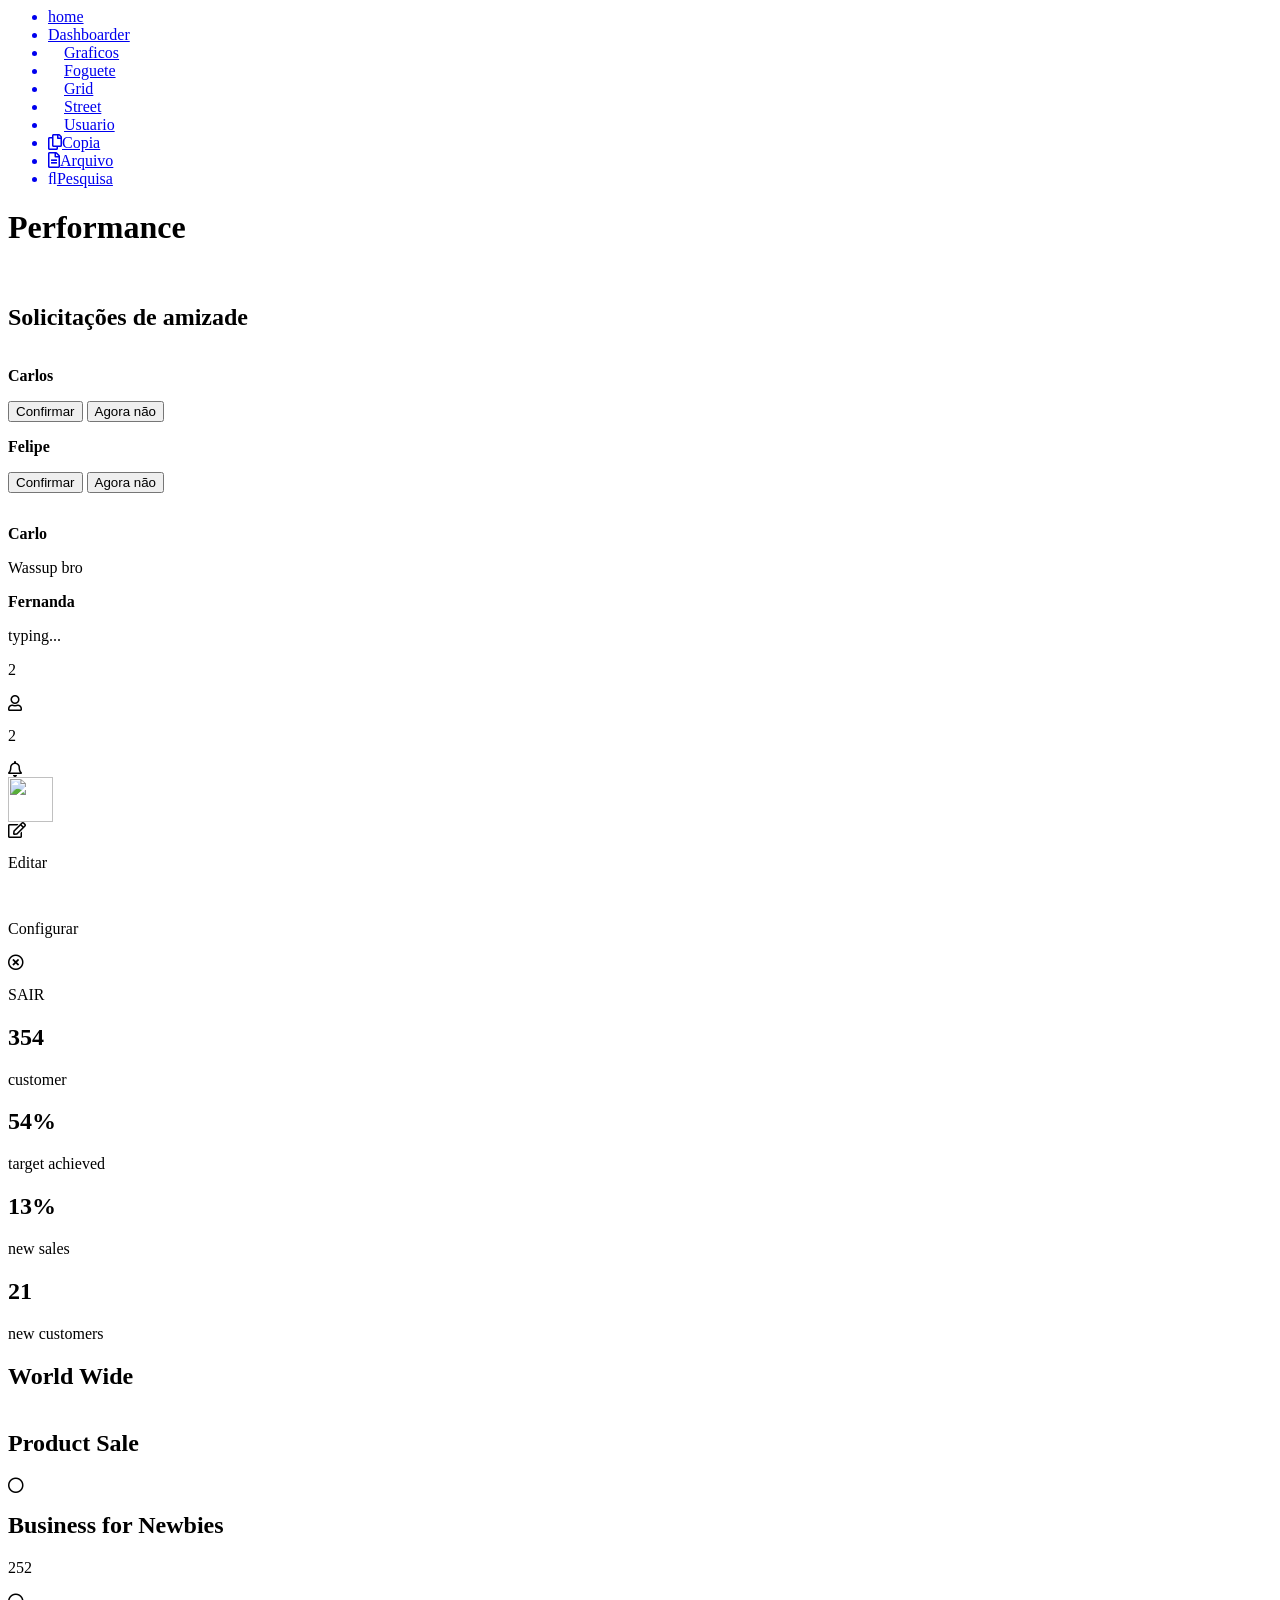
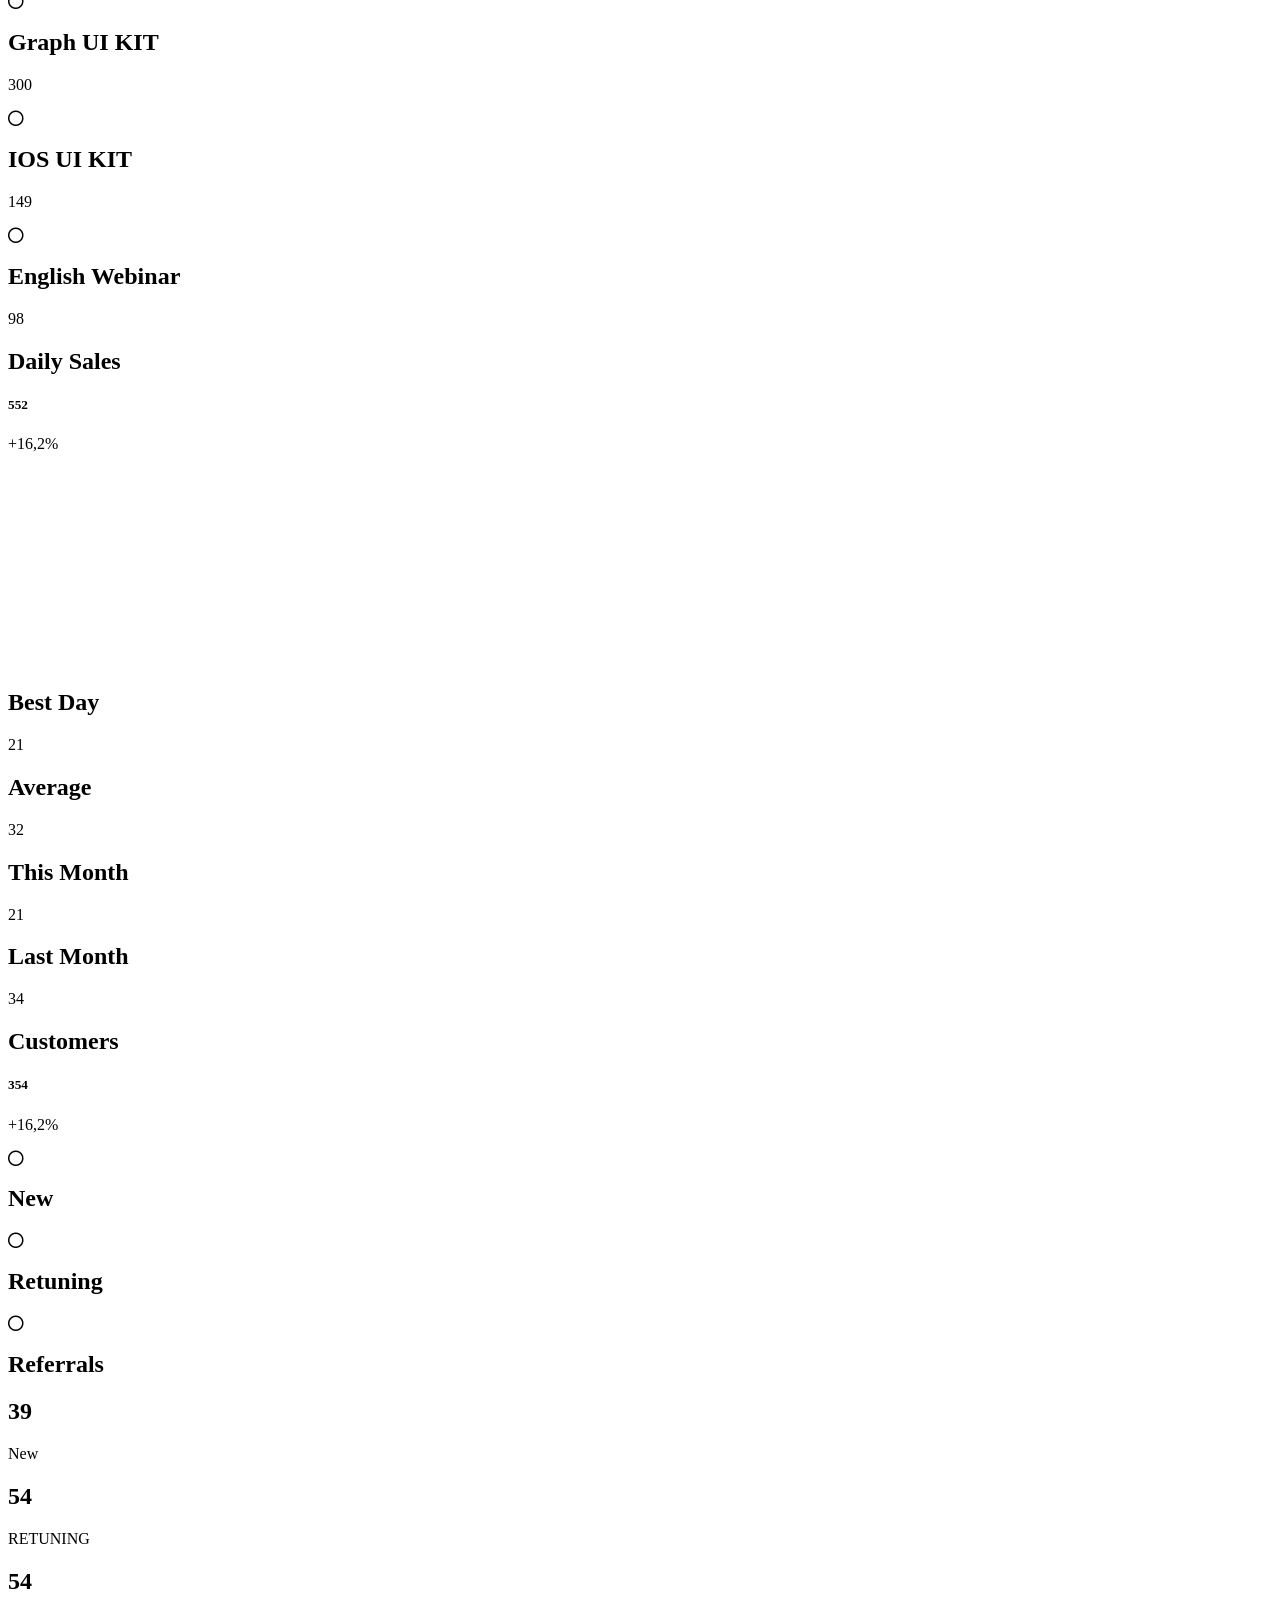
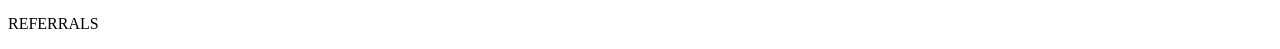
==== index2.html @ df77661f "first commit" ====
<html lang="pt-br">
<head>
    <meta charset="UTF-8">
    <meta http-equiv="X-UA-Compatible" content="IE=edge">
    <meta name="viewport" content="width=device-width, initial-scale=1.0">   
    <link rel="stylesheet" href="https://pro.fontawesome.com/releases/v5.10.0/css/all.css">
    <link rel="stylesheet" href="CSS/style.css">
    <link rel="stylesheet" href="CSS/style2.css">
    <title>Document</title>
</head>
<body>
    <div class="global">
 
          
                <nav class="nav-side-bar">
                    <ul>
                        <div class="side-icon-top">
                            <a href="index.html"><li><i class="far fa-home-lg side-icon"></i>home</li></a>
                            <a href="index2.html"><li class="ativo"><i class="far fa-tachometer-alt-fast side-icon"></i>Dashboarder</li></a>
                            <a href="#"><li><i class="far fa-chart-line side-icon"></i>Graficos</li></a>
                            <a href="#"><li><i class="far fa-rocket side-icon"></i>Foguete</li></a>
                            <a href="#"><li><i class="far fa-th side-icon"></i>Grid</li></a>
                        </div>
                        <div class="side-icon-bottom">
                            <a href="#"><li><i class="far fa-street-view side-icon"></i>Street</li></a>
                            <a href="#"><li><i class="far fa-users side-icon"></i>Usuario</li></a>
                            <a href="#"><li><i class="far fa-copy side-icon"></i>Copia</li></a>
                            <a href="#"><li><i class="far fa-file-alt side-icon"></i>Arquivo</li></a>
                            <a href="#"><li><i class="far fa-search side-icon"></i>Pesquisa</li></a>
                        </div>
                    
                    </ul>
                </nav>
            
<!-- CONTEUDO WEB -->
            <div class="geral">
                <div class="conteudo-geral">
                    <div class="cabecalho">
                        <h1>Performance</h1>
                        <div class="usuario">
                           
                                <div class="friends">
                                    <div class="convite"><i class="far fa-times"></i>
                                        <h2>Solicitações de amizade</h2>
                                        
                                    </div>
                                        <div class="amigos amigo1">
                                            <img src="" alt="">
                                            <p><strong>Carlos</strong> </p>
                                            <button>Confirmar</button>
                                            <button>Agora não</button>
                                            
                                        </div>
                                        <div class="amigos amigo2">
                                            <img src="" alt="">
                                            <p><strong>Felipe</strong>  </p>
                                            <button>Confirmar</button>
                                            <button>Agora não</button>
                                            
                                        </div>
                    
                                </div>
                                <div class="bloco-not">
                                    <div class="top-notifica">
                                        <i class="far fa-times fecha"></i>
                                    </div>
                                    
                                    <div class="mensa p-1">                                     
                                      <p><strong>Carlo</strong></p>
                                      <p>Wassup bro</p>
                                    </div>
                                    <div class="mensa p-2">
                                      
                                      <p><strong>Fernanda</strong></p>
                                      <p>typing...</p>
                                    </div>
                                  </div>
                            
                            <div class="notifica1">
                                <div class="but-not but-1"><p>2</p></div>
                                <i class="far fa-user user-not"></i>
                            </div>
                            <div class="notifica2">
                                <div class="but-not but-2"><p>2</p></div>
                                <i class="far fa-bell sino"></i>
                            </div>
                                <img src="https://www.blogcitario.blog.br/wp-content/uploads/2018/05/Banco-de-imagem-free-pessoas-negras.jpg" alt="" width="45" height="45" class="foto-perfil">
                                <div class="configurar">
                                    <div class="configs">
                                        <i class="far fa-edit icon-p"></i>
                                        <p>Editar</p>
                                    </div>
                                    <div class="configs">
                                        <i class="far fa-cogs icon-p"></i>
                                        <p>Configurar</p>
                                    </div>
                                    <div class="configs sair">
                                        <i class="far fa-times-circle icon-p"></i>
                                        <p>SAIR</p>
                                    </div>
                                </div>
                        </div>
                    </div>
                    <div class="cabecalho2">
                        <div class="num-box">
                            <h2>354</h2>
                            <p>customer</p>
                        </div>
                        <div class="num-box">
                           <h2>54%</h2>
                           <p>target achieved</p>
                        </div>
                        <div class="num-box">
                           <h2>13%</h2>
                           <p>new sales</p>
                        </div>
                        <div class="num-box">
                           <h2>21</h2>
                           <p>new customers</p>
                        </div>
                    </div>
                <div class="caixas3 ">
                    <div class="caixa-01 box">
                        <h2>World Wide</h2>
                        <img src="https://i.pinimg.com/originals/8a/23/63/8a2363d88d2d1f13a5729435bfcf5275.png" alt="" class="mundo">
                    </div>
                    <div class="caixa-02 box">
                        <h2 class="sale">Product Sale</h2>                      
                        <div class="cont-geral cont-1">
                            <div class="cont-texto">
                                <i class="far fa-circle"></i>
                                <h2> Business for Newbies</h2>
                                <p>252</p>
                            </div>
                            <div class="linha-externa">
                                <div class="linha-interna"></div>
                            </div>
                        </div>
                        <div class="cont-geral cont-2">
                            <div class="cont-texto">
                                <i class="far fa-circle"></i>
                                <h2> Graph UI KIT</h2>
                                <p>300</p>
                            </div>
                            <div class="linha-externa">
                                <div class="linha-interna"></div>
                            </div>
                        </div>
                        <div class="cont-geral cont-3">
                            <div class="cont-texto">
                                <i class="far fa-circle"></i>
                                <h2> IOS UI KIT</h2>
                                <p>149</p>
                            </div>
                            <div class="linha-externa">
                                <div class="linha-interna"></div>
                            </div>
                        </div>
                        <div class="cont-geral cont-4">
                            <div class="cont-texto">
                                <i class="far fa-circle"></i>
                                <h2> English Webinar</h2>
                                <p>98</p>
                            </div>
                            <div class="linha-externa">
                                <div class="linha-interna"></div>
                            </div>
                        </div>
                    </div>
                    </div>

                    <!--  GRAFICOS BOTTOM-->

                    <div class="graficos-geral">
                        <div class="grafico-1 caixa-grafico">
                            <div class="texto-grafi">
                                <h2>Daily Sales</h2>
                                <div class="grafi-num">
                                    <h5>552</h5>
                                    <p>+16,2%</p>
                                </div>
                            </div>
                            <canvas id="bar-chart" width="300" height="200"></canvas>
                            <div class="texto-bottom">
                                <h2>Best Day</h2>
                                <p>21</p>
                                <h2 id="margin-left">Average</h2>
                                <p>32</p>
                            </div>
                            <div class="bottom-linhas">
                                <div class="cont-texto cont-bottom">
                                    <h2>This Month</h2>
                                </div>
                                <div class="linha-grafi">
                                    <div class="linha-externa">
                                        <div class="linha-interna color-linha-1"></div>
                                </div>
                                <p>21</p>
                                </div>
                            </div>
                            <div class="bottom-linhas">
                                <div class="cont-texto cont-bottom">
                                    <h2>Last Month</h2>
                                </div>
                                <div class="linha-grafi">
                                    <div class="linha-externa">
                                        <div class="linha-interna color-linha-2"></div>
                                </div>
                                <p>34</p>
                                </div>
                            </div>
                        </div>
                        
                            <div class="grafico-2 caixa-grafico">
                                <div class="texto-grafi">
                                    <h2>Customers</h2>
                                    <div class="grafi-num">
                                        <h5>354</h5>
                                        <p>+16,2%</p>
                                    </div>
                                </div>
                                <div class="texto-bottom">
                                    <div class="sub-tb stb-1">
                                        <i class="far fa-circle"></i>
                                        <h2>New</h2>
                                    </div>
                                    <div class="sub-tb stb-2">
                                        <i class="far fa-circle"></i>
                                        <h2>Retuning</h2>
                                    </div>
                                    <div class="sub-tb stb-3">
                                        <i class="far fa-circle"></i>
                                        <h2>Referrals</h2>
                                    </div>    
                                </div>
                                <div class="grupo-linha">
                                   <div class="sub-g-linha">
                                       <h2>39</h2>
                                       <p>New</p>
                                       <div class="linha-grafi">
                                        <div class="linha-externa">
                                            <div class="linha-interna color-linha-2"></div>
                                    </div>
                                   </div>
                                </div>
                                    <div class="sub-g-linha">
                                        <h2>54</h2>
                                        <p>RETUNING</p>
                                        <div class="linha-grafi">
                                         <div class="linha-externa">
                                             <div class="linha-interna color-linha-2"></div>
                                     </div>
                                    </div>
                                   </div>
                                    <div class="sub-g-linha">
                                        <h2>54</h2>
                                        <p>REFERRALS</p>
                                        <div class="linha-grafi">
                                         <div class="linha-externa">
                                             <div class="linha-interna color-linha-2"></div>
                                     </div>
                                    </div>
                                   </div>
                                </div>

                            </div>


                </div> 
            </div>
        </div>
    </div>
    <script src="https://cdn.jsdelivr.net/npm/apexcharts"></script>
    <script src="https://cdnjs.cloudflare.com/ajax/libs/Chart.js/2.5.0/Chart.min.js"></script>
    <script src="java.js"></script>
    <script src="scriptNotifi.js"></script>
</body>
</html>
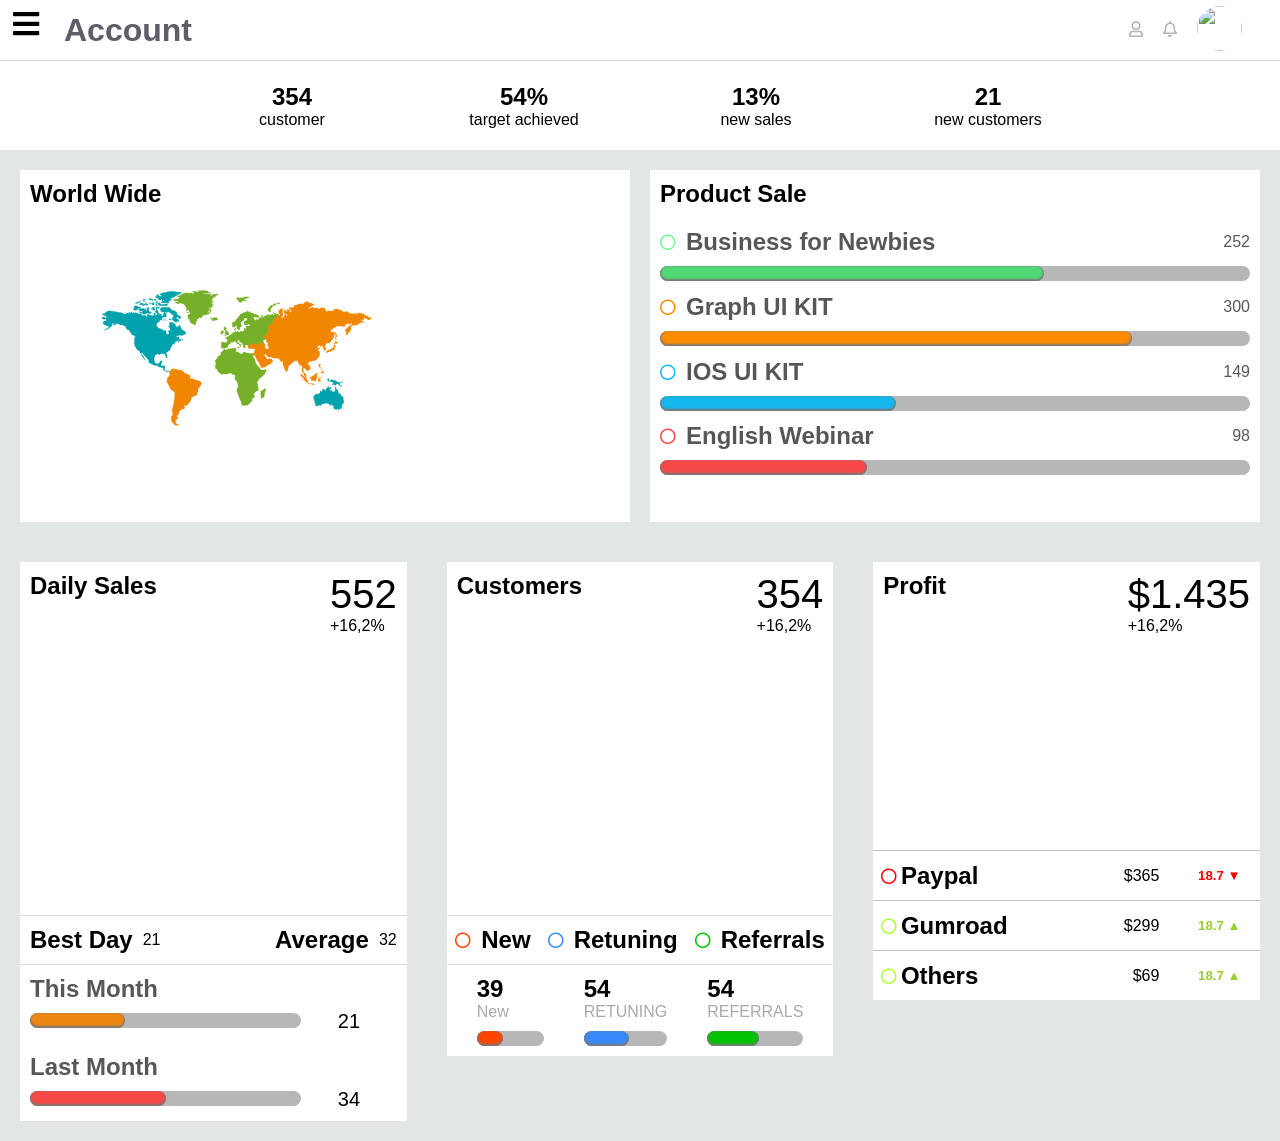
==== commit 596952fa: "first comit" ====
--- a/index2.html
+++ b/index2.html
@@ -1,278 +1,266 @@
+<!DOCTYPE html>
 <html lang="pt-br">
 <head>
     <meta charset="UTF-8">
     <meta http-equiv="X-UA-Compatible" content="IE=edge">
-    <meta name="viewport" content="width=device-width, initial-scale=1.0">   
+    <meta name="viewport" content="width=device-width, initial-scale=1.0">
     <link rel="stylesheet" href="https://pro.fontawesome.com/releases/v5.10.0/css/all.css">
-    <link rel="stylesheet" href="CSS/style.css">
-    <link rel="stylesheet" href="CSS/style2.css">
-    <title>Document</title>
+    <link rel="stylesheet" href="css/style.css">
+    <link rel="stylesheet" href="css/style2.css">
+    <title>Page 2</title>
 </head>
 <body>
-    <div class="global">
- 
-          
-                <nav class="nav-side-bar">
-                    <ul>
-                        <div class="side-icon-top">
-                            <a href="index.html"><li><i class="far fa-home-lg side-icon"></i>home</li></a>
-                            <a href="index2.html"><li class="ativo"><i class="far fa-tachometer-alt-fast side-icon"></i>Dashboarder</li></a>
-                            <a href="#"><li><i class="far fa-chart-line side-icon"></i>Graficos</li></a>
-                            <a href="#"><li><i class="far fa-rocket side-icon"></i>Foguete</li></a>
-                            <a href="#"><li><i class="far fa-th side-icon"></i>Grid</li></a>
-                        </div>
-                        <div class="side-icon-bottom">
-                            <a href="#"><li><i class="far fa-street-view side-icon"></i>Street</li></a>
-                            <a href="#"><li><i class="far fa-users side-icon"></i>Usuario</li></a>
-                            <a href="#"><li><i class="far fa-copy side-icon"></i>Copia</li></a>
-                            <a href="#"><li><i class="far fa-file-alt side-icon"></i>Arquivo</li></a>
-                            <a href="#"><li><i class="far fa-search side-icon"></i>Pesquisa</li></a>
-                        </div>
+    <div class="geral">
+            
+        <div class="bar-navegacao">
+            <nav>
+                <ul>
+                    <i class="far fa-times"></i>
+                    <div class="lista-top">
                     
-                    </ul>
-                </nav>
+                        <a href="index.html"><li><i class="far fa-home-lg"></i>home</li></a>
+                        <a href="index2.html"><li class="ativo"><i class="far fa-tachometer-alt-fast"></i>Dashboarder</li></a>
+                        <a href="#"><li><i class="far fa-chart-line"></i>Graficos</li></a>
+                        <a href="index4.html"><li><i class="far fa-rocket"></i>Foguete</li></a>
+                        <a href="index5.html"><li><i class="far fa-th"></i>Grid</li></a>
+                    </div>
+                    <div class="lista-bottom">
+                        <a href="#"><li><i class="far fa-street-view"></i>Street</li></a>
+                        <a href="#"><li><i class="far fa-users"></i>Usuario</li></a>
+                        <a href="#"><li><i class="far fa-copy"></i>Copia</li></a>
+                        <a href="#"><li><i class="far fa-file-alt"></i>Arquivo</li></a>
+                        <a href="#"><li><i class="far fa-search"></i>Pesquisa</li></a>
+                        
+                    </div>
+                </ul>
+            </nav>
+        </div>
+        <div class="menu">                   
+            <i class="fas fa-bars"></i>               
+        </div>
+        <!--TOP SITE-->
+        <div class="conteudo-geral">
+                <div class="cabecalho">
+                    <h1>Account</h1>
+                    <div class="usuario">
+                        <div class="btn-icon-1">
+                            <i class="far fa-user"></i>
+                        </div>
+                        <div class="btn-icon-2">
+                            <i class="far fa-bell sino"></i>
+                        </div>
+                        <div class="btn-img">
+                            <img src="https://img.ibxk.com.br/2019/02/17/17124052466014.jpg" alt="" width="45" height="45" id="img-perfil">
+                        </div>
+                    </div>
+                </div>
+            <!-- CONTEUDO SITE-->
             
-<!-- CONTEUDO WEB -->
-            <div class="geral">
-                <div class="conteudo-geral">
-                    <div class="cabecalho">
-                        <h1>Performance</h1>
-                        <div class="usuario">
-                           
-                                <div class="friends">
-                                    <div class="convite"><i class="far fa-times"></i>
-                                        <h2>Solicitações de amizade</h2>
-                                        
-                                    </div>
-                                        <div class="amigos amigo1">
-                                            <img src="" alt="">
-                                            <p><strong>Carlos</strong> </p>
-                                            <button>Confirmar</button>
-                                            <button>Agora não</button>
-                                            
-                                        </div>
-                                        <div class="amigos amigo2">
-                                            <img src="" alt="">
-                                            <p><strong>Felipe</strong>  </p>
-                                            <button>Confirmar</button>
-                                            <button>Agora não</button>
-                                            
-                                        </div>
-                    
-                                </div>
-                                <div class="bloco-not">
-                                    <div class="top-notifica">
-                                        <i class="far fa-times fecha"></i>
-                                    </div>
-                                    
-                                    <div class="mensa p-1">                                     
-                                      <p><strong>Carlo</strong></p>
-                                      <p>Wassup bro</p>
-                                    </div>
-                                    <div class="mensa p-2">
-                                      
-                                      <p><strong>Fernanda</strong></p>
-                                      <p>typing...</p>
-                                    </div>
-                                  </div>
-                            
-                            <div class="notifica1">
-                                <div class="but-not but-1"><p>2</p></div>
-                                <i class="far fa-user user-not"></i>
-                            </div>
-                            <div class="notifica2">
-                                <div class="but-not but-2"><p>2</p></div>
-                                <i class="far fa-bell sino"></i>
-                            </div>
-                                <img src="https://www.blogcitario.blog.br/wp-content/uploads/2018/05/Banco-de-imagem-free-pessoas-negras.jpg" alt="" width="45" height="45" class="foto-perfil">
-                                <div class="configurar">
-                                    <div class="configs">
-                                        <i class="far fa-edit icon-p"></i>
-                                        <p>Editar</p>
-                                    </div>
-                                    <div class="configs">
-                                        <i class="far fa-cogs icon-p"></i>
-                                        <p>Configurar</p>
-                                    </div>
-                                    <div class="configs sair">
-                                        <i class="far fa-times-circle icon-p"></i>
-                                        <p>SAIR</p>
-                                    </div>
-                                </div>
-                        </div>
-                    </div>
-                    <div class="cabecalho2">
-                        <div class="num-box">
-                            <h2>354</h2>
-                            <p>customer</p>
-                        </div>
-                        <div class="num-box">
-                           <h2>54%</h2>
-                           <p>target achieved</p>
-                        </div>
-                        <div class="num-box">
-                           <h2>13%</h2>
-                           <p>new sales</p>
-                        </div>
-                        <div class="num-box">
-                           <h2>21</h2>
-                           <p>new customers</p>
-                        </div>
-                    </div>
-                <div class="caixas3 ">
-                    <div class="caixa-01 box">
-                        <h2>World Wide</h2>
-                        <img src="https://i.pinimg.com/originals/8a/23/63/8a2363d88d2d1f13a5729435bfcf5275.png" alt="" class="mundo">
-                    </div>
-                    <div class="caixa-02 box">
-                        <h2 class="sale">Product Sale</h2>                      
-                        <div class="cont-geral cont-1">
-                            <div class="cont-texto">
-                                <i class="far fa-circle"></i>
-                                <h2> Business for Newbies</h2>
-                                <p>252</p>
-                            </div>
+            <div class="cabecalho2">
+                <div class="num-box">
+                    <h2>354</h2>
+                    <p>customer</p>
+                </div>
+                <div class="num-box">
+                   <h2>54%</h2>
+                   <p>target achieved</p>
+                </div>
+                <div class="num-box">
+                   <h2>13%</h2>
+                   <p>new sales</p>
+                </div>
+                <div class="num-box">
+                   <h2>21</h2>
+                   <p>new customers</p>
+                </div>
+            </div>
+        <div class="caixas3 ">
+            <div class="caixa-01 box">
+                <h2>World Wide</h2>
+                <img src="img/different-colored-continental-world-map-by-Vexels.png" alt="" class="mundo">
+            </div>
+            <div class="caixa-02 box">
+                <h2 class="sale">Product Sale</h2>                      
+                <div class="cont-geral cont-1">
+                    <div class="cont-texto">
+                        <i class="far fa-circle"></i>
+                        <h2> Business for Newbies</h2>
+                        <p>252</p>
+                    </div>
+                    <div class="linha-externa">
+                        <div class="linha-interna"></div>
+                    </div>
+                </div>
+                <div class="cont-geral cont-2">
+                    <div class="cont-texto">
+                        <i class="far fa-circle"></i>
+                        <h2> Graph UI KIT</h2>
+                        <p>300</p>
+                    </div>
+                    <div class="linha-externa">
+                        <div class="linha-interna"></div>
+                    </div>
+                </div>
+                <div class="cont-geral cont-3">
+                    <div class="cont-texto">
+                        <i class="far fa-circle"></i>
+                        <h2> IOS UI KIT</h2>
+                        <p>149</p>
+                    </div>
+                    <div class="linha-externa">
+                        <div class="linha-interna"></div>
+                    </div>
+                </div>
+                <div class="cont-geral cont-4">
+                    <div class="cont-texto">
+                        <i class="far fa-circle"></i>
+                        <h2> English Webinar</h2>
+                        <p>98</p>
+                    </div>
+                    <div class="linha-externa">
+                        <div class="linha-interna"></div>
+                    </div>
+                </div>
+            </div>
+            </div>
+
+            <!--  GRAFICOS BOTTOM-->
+
+            <div class="graficos-geral">
+                <div class="grafico-1 caixa-grafico">
+                    <div class="texto-grafi">
+                        <h2>Daily Sales</h2>
+                        <div class="grafi-num">
+                            <h5>552</h5>
+                            <p>+16,2%</p>
+                        </div>
+                    </div>
+                    <canvas id="bar-chart" width="300" height="200"></canvas>
+                    <div class="texto-bottom">
+                        <h2>Best Day</h2>
+                        <p>21</p>
+                        <h2 id="margin-left">Average</h2>
+                        <p>32</p>
+                    </div>
+                    <div class="bottom-linhas">
+                        <div class="cont-texto cont-bottom">
+                            <h2>This Month</h2>
+                        </div>
+                        <div class="linha-grafi">
                             <div class="linha-externa">
-                                <div class="linha-interna"></div>
-                            </div>
-                        </div>
-                        <div class="cont-geral cont-2">
-                            <div class="cont-texto">
-                                <i class="far fa-circle"></i>
-                                <h2> Graph UI KIT</h2>
-                                <p>300</p>
-                            </div>
+                                <div class="linha-interna color-linha-1"></div>
+                        </div>
+                        <p>21</p>
+                        </div>
+                    </div>
+                    <div class="bottom-linhas">
+                        <div class="cont-texto cont-bottom">
+                            <h2>Last Month</h2>
+                        </div>
+                        <div class="linha-grafi">
                             <div class="linha-externa">
-                                <div class="linha-interna"></div>
-                            </div>
-                        </div>
-                        <div class="cont-geral cont-3">
-                            <div class="cont-texto">
-                                <i class="far fa-circle"></i>
-                                <h2> IOS UI KIT</h2>
-                                <p>149</p>
-                            </div>
-                            <div class="linha-externa">
-                                <div class="linha-interna"></div>
-                            </div>
-                        </div>
-                        <div class="cont-geral cont-4">
-                            <div class="cont-texto">
-                                <i class="far fa-circle"></i>
-                                <h2> English Webinar</h2>
-                                <p>98</p>
-                            </div>
-                            <div class="linha-externa">
-                                <div class="linha-interna"></div>
-                            </div>
-                        </div>
-                    </div>
-                    </div>
-
-                    <!--  GRAFICOS BOTTOM-->
-
-                    <div class="graficos-geral">
-                        <div class="grafico-1 caixa-grafico">
-                            <div class="texto-grafi">
-                                <h2>Daily Sales</h2>
-                                <div class="grafi-num">
-                                    <h5>552</h5>
-                                    <p>+16,2%</p>
-                                </div>
-                            </div>
-                            <canvas id="bar-chart" width="300" height="200"></canvas>
-                            <div class="texto-bottom">
-                                <h2>Best Day</h2>
-                                <p>21</p>
-                                <h2 id="margin-left">Average</h2>
-                                <p>32</p>
-                            </div>
-                            <div class="bottom-linhas">
-                                <div class="cont-texto cont-bottom">
-                                    <h2>This Month</h2>
-                                </div>
+                                <div class="linha-interna color-linha-2"></div>
+                        </div>
+                        <p>34</p>
+                        </div>
+                    </div>
+                </div>
+                
+                    <div class="grafico-2 caixa-grafico">
+                        <div class="texto-grafi">
+                            <h2>Customers</h2>
+                            <div class="grafi-num">
+                                <h5>354</h5>
+                                <p>+16,2%</p>
+                            </div>
+                        </div>
+                        <canvas id="pie-chart" width="300" height="200"></canvas>
+                        <div class="texto-bottom">
+                            <div class="sub-tb stb-1">
+                                <i class="far fa-circle"></i>
+                                <h2>New</h2>
+                            </div>
+                            <div class="sub-tb stb-2">
+                                <i class="far fa-circle"></i>
+                                <h2>Retuning</h2>
+                            </div>
+                            <div class="sub-tb stb-3">
+                                <i class="far fa-circle"></i>
+                                <h2>Referrals</h2>
+                            </div>    
+                        </div>
+                        <div class="grupo-linha">
+                           <div class="sub-g-linha">
+                               <h2>39</h2>
+                               <p>New</p>
+                               <div class="linha-grafi">
+                                <div class="linha-externa">
+                                    <div class="linha-interna color-linha-01"></div>
+                            </div>
+                           </div>
+                        </div>
+                            <div class="sub-g-linha">
+                                <h2>54</h2>
+                                <p>RETUNING</p>
                                 <div class="linha-grafi">
-                                    <div class="linha-externa">
-                                        <div class="linha-interna color-linha-1"></div>
-                                </div>
-                                <p>21</p>
-                                </div>
-                            </div>
-                            <div class="bottom-linhas">
-                                <div class="cont-texto cont-bottom">
-                                    <h2>Last Month</h2>
-                                </div>
+                                 <div class="linha-externa">
+                                     <div class="linha-interna color-linha-02"></div>
+                             </div>
+                            </div>
+                           </div>
+                            <div class="sub-g-linha">
+                                <h2>54</h2>
+                                <p>REFERRALS</p>
                                 <div class="linha-grafi">
-                                    <div class="linha-externa">
-                                        <div class="linha-interna color-linha-2"></div>
-                                </div>
-                                <p>34</p>
-                                </div>
-                            </div>
-                        </div>
-                        
-                            <div class="grafico-2 caixa-grafico">
-                                <div class="texto-grafi">
-                                    <h2>Customers</h2>
-                                    <div class="grafi-num">
-                                        <h5>354</h5>
-                                        <p>+16,2%</p>
-                                    </div>
-                                </div>
-                                <div class="texto-bottom">
-                                    <div class="sub-tb stb-1">
-                                        <i class="far fa-circle"></i>
-                                        <h2>New</h2>
-                                    </div>
-                                    <div class="sub-tb stb-2">
-                                        <i class="far fa-circle"></i>
-                                        <h2>Retuning</h2>
-                                    </div>
-                                    <div class="sub-tb stb-3">
-                                        <i class="far fa-circle"></i>
-                                        <h2>Referrals</h2>
-                                    </div>    
-                                </div>
-                                <div class="grupo-linha">
-                                   <div class="sub-g-linha">
-                                       <h2>39</h2>
-                                       <p>New</p>
-                                       <div class="linha-grafi">
-                                        <div class="linha-externa">
-                                            <div class="linha-interna color-linha-2"></div>
-                                    </div>
-                                   </div>
-                                </div>
-                                    <div class="sub-g-linha">
-                                        <h2>54</h2>
-                                        <p>RETUNING</p>
-                                        <div class="linha-grafi">
-                                         <div class="linha-externa">
-                                             <div class="linha-interna color-linha-2"></div>
-                                     </div>
-                                    </div>
-                                   </div>
-                                    <div class="sub-g-linha">
-                                        <h2>54</h2>
-                                        <p>REFERRALS</p>
-                                        <div class="linha-grafi">
-                                         <div class="linha-externa">
-                                             <div class="linha-interna color-linha-2"></div>
-                                     </div>
-                                    </div>
-                                   </div>
-                                </div>
-
-                            </div>
-
-
-                </div> 
-            </div>
-        </div>
-    </div>
-    <script src="https://cdn.jsdelivr.net/npm/apexcharts"></script>
-    <script src="https://cdnjs.cloudflare.com/ajax/libs/Chart.js/2.5.0/Chart.min.js"></script>
-    <script src="java.js"></script>
-    <script src="scriptNotifi.js"></script>
+                                 <div class="linha-externa">
+                                     <div class="linha-interna color-linha-03"></div>
+                             </div>
+                            </div>
+                           </div>
+                        </div>
+
+                    </div>
+                    <div class="grafico-3 caixa-grafico">
+                        <div class="texto-grafi">
+                            <h2>Profit</h2>
+                            <div class="grafi-num">
+                                <h5>$1.435</h5>
+                                <p>+16,2%</p>
+                            </div>
+                        </div>
+                        <!-- <canvas id="line-chart" width="800" height="450"></canvas> -->
+                        <canvas id="myChart"></canvas>
+                        <div class="coluna-texto">
+                            <div class="agencias ag-1">
+                                <i class="far fa-circle"></i>
+                                <h2>Paypal</h2>
+                                <p>$365</p>
+                                <h5>18.7 ▼</h5>
+                            </div>
+                            <div class="agencias ag-2">
+                                <i class="far fa-circle"></i>
+                                <h2>Gumroad</h2>
+                                <p>$299</p>
+                                <h5>18.7 ▲</h5>
+                            </div>
+                            <div class="agencias ag-3">
+                                <i class="far fa-circle"></i>
+                                <h2>Others</h2>
+                                <p>$69</p>
+                                <h5>18.7 ▲</h5>
+                            </div>
+                            </div>
+                        </div>
+                    </div>
+
+            <!-- FINAL CONTEUDO-->
+                </div>
+
+            </div> 
+
+            <script src="https://cdn.jsdelivr.net/npm/apexcharts"></script>
+            <script src="https://cdnjs.cloudflare.com/ajax/libs/Chart.js/2.5.0/Chart.min.js"></script>
+           <script src="js/charts-index-2.js"></script>
+            <script src="js/javascript.js"></script>
 </body>
 </html>
--- a/css/style.css
+++ b/css/style.css
@@ -0,0 +1,260 @@
+@import url('https://fonts.googleapis.com/css2?family=Poppins:wght@100;200;300;400;500&display=swap');
+
+*{
+    margin: 0;
+    padding: 0;
+    box-sizing: border-box;
+    text-decoration: none;
+    list-style: none;
+}
+body{
+    background-color: #e2e6e7;
+    font-family: 'Poppins', sans-serif;
+}
+.geral{
+    display: flex;
+    width: 100%;
+    position: relative;
+}
+.conteudo-geral{
+    width: 100%;
+    height: 100vh;
+}
+.sub-conteudo-1{
+    padding: 20px;
+    display: flex;
+}
+.sub-conteudo-2{
+    padding: 20px;
+    display: flex;
+}
+.sub-conteudo-3{
+    display: flex;
+    padding: 20px;
+}
+/*BARRA DE NAVEGAÇAO*/
+
+.bar-navegacao{
+    width: 3%;
+    background-color: #354052;
+    overflow: hidden;
+    white-space: nowrap;
+}
+.bar-navegacao:hover{
+    width: 15%;
+}
+.bar-navegacao li{
+    padding: 10px;
+    color: white;
+}
+.bar-navegacao li:hover{
+    cursor: pointer;
+    background-color: #01b400;
+    transition: .3s ease-in-out;    
+}
+.bar-navegacao .far{
+    font-size: 15px;
+    text-align: center;
+    margin-right: 15px;
+    width: 35px;
+    
+}
+.bar-navegacao .lista-top{
+    margin-top: 30px;
+    margin-bottom: 30px;
+
+}
+.ativo{
+    background-color: #01b400;
+}
+/*MENU RESPONSIVO*/
+
+.fa-times{
+    display: none;
+}
+.fa-bars{
+    display: none;
+}
+/*CONTEUDO SITE*/
+
+.cabecalho{
+    display: flex;
+    height: 60px;
+    justify-content: space-between;
+    align-items: center;
+    text-align: center;
+    background-color: #ffffff;
+}
+.cabecalho h1{
+    margin-left: 5%;
+    color: #5e5e68;
+}
+.usuario{
+    display: flex;
+    margin-right: 3%;
+    align-items: center;
+}
+.usuario i{
+    color:#afb3b2;
+}
+.btn-icon-2{
+    margin: 0px 20px;
+}
+#img-perfil{
+    border-radius:50%;
+}
+
+/* sub conteudo 1 */
+.boxes{
+    width: 33.3%;
+    padding: 10px;
+    background-color: #ffffff;
+    margin: 10px;
+}
+.boxes h2{
+    font-weight: 400;
+}
+.boxes h3{
+    font-size: 30px !important;
+    font-weight: 400;
+}
+/*sub conteudo 2*/
+.boxes-2{
+    width: 25%;
+    background-color: #ffffff;
+    padding: 10px;
+    margin: 0px 10px;
+}
+.boxes-2 h2{
+    font-weight: 400;
+    font-size: 17px;
+}
+.sub-box-1{
+    margin-top: 30px;
+}
+.sub.box-1 p{
+    font-size: 12px;
+}
+.sub-box-box{
+    margin-left: 30px;
+}
+.sub-box-2{
+    margin-top: 30px;
+    display: flex;
+    border-top: 1px solid #eeeeee;
+    align-items: center;
+}
+.sub-t2 p{
+    font-size: 12px;
+    color: red;
+}
+.sub-t2{
+    margin-left: 60px;
+}
+
+/*sub conteudo 3*/
+
+.bloco-1{
+    width: 50%;
+    margin: 0px 30px;
+    background-color: #ffffff;
+    margin: 10px;
+}
+.head-bloco{
+    display: flex;
+    justify-content: space-between;
+    margin: 20px;
+}
+.linhas{
+    border-top: 1px solid #eeeeee;
+    display: flex;
+    padding:10px 25px;
+    align-items: center;
+    justify-content:space-between;
+}
+.linhas h2{
+    font-size: 17px;
+    font-weight: 400;
+}
+.linhas button{
+    padding: 10px;
+    border: none;
+    color: white;
+    box-shadow: inset 0px -1px 2px 1px #b39999;
+}
+.lin1{
+    background-color: red;
+}
+.lin2{
+    background-color: #efad4d;
+}
+.lin3{
+    background-color: green;
+}
+.lin4{
+    background-color: #abb7c3;
+}
+.bloco-2{
+    width: 50%;
+    background-color: #ffffff;
+    margin: 10px;
+}
+
+.linhas-2{
+    border-top: 1px solid #eeeeee;
+    display: flex;
+    padding: 10px 25px;
+    align-items: center;
+}
+.linhas-2 button{
+    padding: 10px;
+    border: none;
+    color: white;
+    box-shadow: inset 0px -1px 2px 1px #b39999;
+    margin-left:auto;
+}
+.linhas-2 p{
+    margin-left: 20px;
+}
+/*RESPOSIVIDADE*/
+
+@media (max-width:1290px){
+    .fa-bars{
+        display: block;
+        position: absolute;
+        z-index: 1;
+        top: 1%;
+        left: 1%;
+        font-size: 30px;
+    }
+    .bar-navegacao{
+        z-index: 2;
+        display: none;
+        position: relative;
+        width: 150px;
+    }
+    .lista-top{
+        margin-top: 20px !important;
+    }
+    .bar-navegacao .fa-times{
+        display: block;
+        font-size: 30px;
+        color: white;
+        margin-left: 70%;
+    }
+}
+@media (max-width:1130px){
+    .sub-conteudo-1{
+        flex-wrap: wrap;
+    }
+
+    .sub-conteudo-2{
+        flex-wrap: wrap;
+    }
+    .sub-conteudo-3{
+        flex-wrap: wrap;
+    }
+    .bloco-1{
+        height: 600px;
+    }
+}
--- a/css/style2.css
+++ b/css/style2.css
@@ -0,0 +1,308 @@
+.cabecalho2{
+    display: flex;
+    width: 100%;
+    background-color: white;
+    text-align: center;
+    justify-content: center;
+    align-items: center;
+    height: 90px;
+    border-top: 1px solid lightgrey;
+}
+.num-box{
+   margin:20px;
+   width: 15%;
+}
+.box{
+    margin: 10px;
+}
+.caixas3{
+    display: flex;
+    margin: 10px;
+}
+.caixa-01{
+    padding: 10px;
+    width: 100%;
+    background-color: white;
+}
+.mundo{
+    width: 50%;
+    height: 300px;
+    margin-left: 10%;   
+}
+/* caixa 2*/
+.caixa-02{
+    width: 100%;
+    background-color: white;
+    padding: 10px;
+}
+.sale{
+    margin-bottom: 20px;
+}
+.caixa-02 i{
+    margin-right: 10px;
+}
+.cont-geral{
+    margin-bottom:2%;
+    
+}
+.cont-texto p, .cont-texto h2{
+    color:rgb(88, 87, 87);
+}
+.cont-texto p{
+    margin-left: auto;
+}
+.cont-texto{
+    display: flex;
+    align-items: center;
+}
+.linha-externa{
+    width: 100%;
+    background-color: rgba(128, 128, 128, 0.568);
+    height: 15px;
+    border-radius: 15px;
+    margin-top:10px;
+}
+.cont-1 .linha-interna{
+    width: 65%;
+    background-color: rgba(6, 241, 65, 0.568);
+    height: 15px;
+    border-radius: 15px;
+    box-shadow:inset 0px -1px 2px 1px #7c7878;
+}
+.cont-1 i{
+    color:rgba(6, 241, 65, 0.568);
+}
+.cont-2 .linha-interna{
+    width: 80%;
+    background-color: darkorange;
+    height: 15px;
+    border-radius: 15px;
+    box-shadow:inset 0px -1px 2px 1px #7c7878;
+}
+.cont-2 i{
+    color:darkorange;
+}
+.cont-3 .linha-interna{
+    width: 40%;
+    background-color: rgb(20, 183, 238);
+    height: 15px;
+    border-radius: 15px;
+    box-shadow:inset 0px -1px 2px 1px #7c7878;
+}
+.cont-3 i{
+    color:rgb(20, 183, 238);
+}
+.cont-4 .linha-interna{
+    width: 35%;
+    background-color: rgb(247, 72, 72);
+    height: 15px;
+    border-radius: 15px;
+    box-shadow:inset 0px -1px 2px 1px #7c7878;
+}
+.cont-4 i{
+    color:rgb(247, 72, 72);
+}
+/* Blocos de graficos*/
+.graficos-geral{
+    display: flex;
+}
+.caixa-grafico{
+    width: 100%;
+    background: white;
+    margin: 20px;
+}
+.texto-grafi{
+    display: flex;
+    justify-content: space-between;
+    padding: 10px;
+}
+.grafi-num h5{
+    font-size: 40px;
+    font-weight: 200;
+}
+.texto-bottom{
+    width: 100%;
+    display: flex;
+    height: 50px;
+    align-items: center;
+    border-top: 1px solid #dfdcdc;
+    border-bottom: 1px solid #dfdcdc;
+    margin-top: 2%;
+}
+.texto-bottom p{
+    margin-left: 10px;
+    margin-right: 10px;
+}
+.texto-bottom h2{
+    margin-left: 10px;
+}
+#margin-left{
+    margin-left: auto;
+}
+.bottom-linhas{
+    padding: 10px;
+}
+.linha-grafi{
+    display: flex;
+    align-items: baseline;
+}
+.linha-grafi p{
+    font-size: 20px;
+    font-weight: 500;
+    margin-left: 10%;
+    margin-right: 10%;
+}
+.color-linha-1{
+    width: 35%;
+    background-color: rgb(238, 135, 17);
+    height: 15px;
+    border-radius: 15px;
+    box-shadow:inset 0px -1px 2px 1px #7c7878;
+}
+.color-linha-2{
+    width: 50%;
+    background-color: rgb(247, 72, 72);
+    height: 15px;
+    border-radius: 15px;
+    box-shadow:inset 0px -1px 2px 1px #7c7878;
+}
+
+/* grafico 2*/
+
+.sub-tb{
+    display: flex;
+    align-items: center;
+    margin: auto;
+}
+.stb-1 i{
+    color: #ff4500;
+}
+.stb-2 i{
+    color: #378af7;
+}
+.stb-3 i{
+    color: #04c304;
+}
+.grupo-linha{
+    width: 100%;
+    padding: 10px;
+    display: flex;
+}
+.sub-g-linha{
+    width: 33%;
+    margin: 0px 20px;
+}
+.sub-g-linha p{
+    font-weight: 500;
+    color: darkgrey;
+}
+.color-linha-01{
+    height: 15px;
+    border-radius: 15px;
+    box-shadow:inset 0px -1px 2px 1px #7c7878;
+    background-color: #ff4500;
+    width: 39%;
+}
+.color-linha-02{
+    height: 15px;
+    border-radius: 15px;
+    box-shadow:inset 0px -1px 2px 1px #7c7878;
+    background-color: #378af7;
+    width: 54%;
+}
+.color-linha-03{
+    height: 15px;
+    border-radius: 15px;
+    box-shadow:inset 0px -1px 2px 1px #7c7878;
+    background-color: #04c304;
+    width: 54%;
+}
+/*grafico 3*/
+
+.coluna-texto{
+    margin-top: 2%;
+}
+.agencias{
+    display: flex;
+    justify-content: space-between;
+    align-items: center;
+    border-top: 1px solid rgb(197, 195, 195);
+    height: 50px;
+}
+.agencias h2{
+    margin-right: auto;
+    margin-left: 1%;
+}
+.agencias p{
+    margin-right: 10%;
+}
+.agencias h5{
+    margin-right: 5%;
+}
+.agencias i{
+    margin-left: 2%;
+}
+.ag-1 i{
+    color: #ff0000;
+}
+.ag-2 i{
+    color: #adff2f;
+}
+.ag-3 i{
+    color: greenyellow;
+}
+.ag-1 h5{
+    color: red;
+}
+.ag-2 h5{
+    color: yellowgreen;
+}
+.ag-3 h5{
+    color: yellowgreen;
+}
+
+/*chats*/
+
+#bar-chart{
+    width: 100% !important;
+    height: 50% !important;
+}
+#pie-chart{
+    width: 100% !important;
+    height: 50% !important;
+}
+#myChart{
+    width: 100% !important;
+    height: 50% !important;
+}
+/*Responsividade*/
+@media (max-width:1490px){
+    .caixa-grafico{
+        height: 100%;
+    }
+}
+@media (max-width:1390px){
+    .nav-side-bar{
+        position: fixed;
+        min-width: 160px;
+    }
+    .menu-respon-geral{
+        display: block;
+    }
+}
+@media (max-width:1035px){
+    .graficos-geral{
+        width: 100%;
+        flex-wrap: wrap;
+    }
+}
+@media(max-width:700px){
+    .caixas3{
+     flex-wrap: wrap;  
+    }
+}
+@media(max-width:390px){
+    .num-box p{
+     font-size: 11px;  
+    }
+}
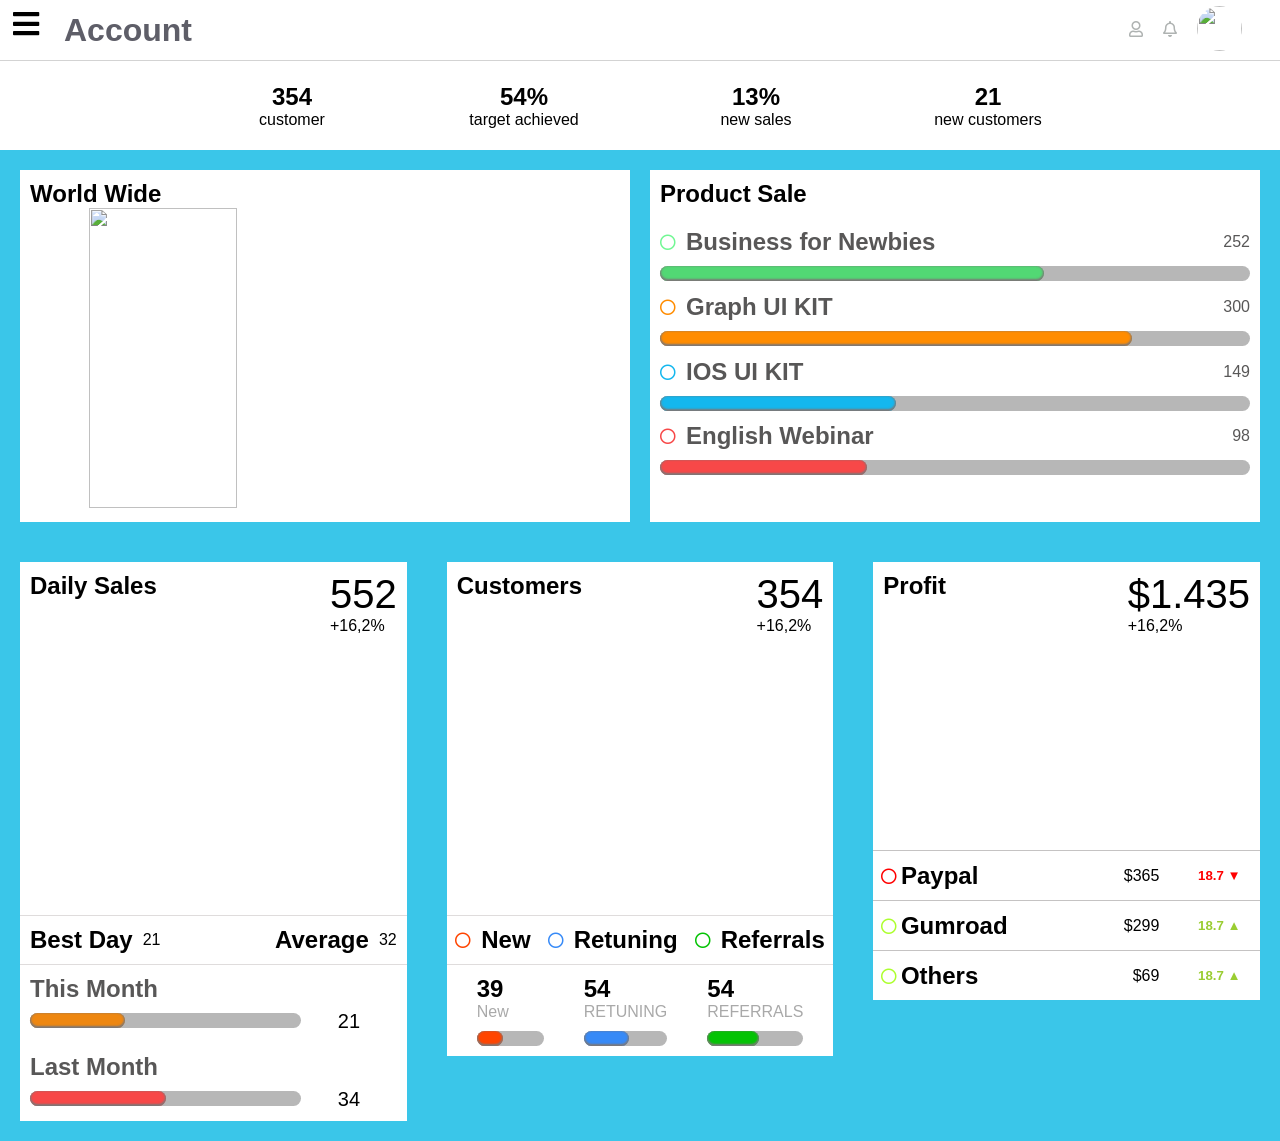
==== commit e4dbacac: "first commit" ====
--- a/index2.html
+++ b/index2.html
@@ -50,7 +50,7 @@
                             <i class="far fa-bell sino"></i>
                         </div>
                         <div class="btn-img">
-                            <img src="https://img.ibxk.com.br/2019/02/17/17124052466014.jpg" alt="" width="45" height="45" id="img-perfil">
+                            <img src="https://tm.ibxk.com.br/2019/02/17/17124106623015.jpg" alt="" width="45" height="45" id="img-perfil">
                         </div>
                     </div>
                 </div>
@@ -77,7 +77,7 @@
         <div class="caixas3 ">
             <div class="caixa-01 box">
                 <h2>World Wide</h2>
-                <img src="img/different-colored-continental-world-map-by-Vexels.png" alt="" class="mundo">
+                <img src="https://media.istockphoto.com/illustrations/world-map-with-different-colored-continents-and-named-countries-illustration-id165913555" alt="" class="mundo">
             </div>
             <div class="caixa-02 box">
                 <h2 class="sale">Product Sale</h2>                      
--- a/css/style.css
+++ b/css/style.css
@@ -8,7 +8,7 @@
     list-style: none;
 }
 body{
-    background-color: #e2e6e7;
+    background-color: #3ac6e9;
     font-family: 'Poppins', sans-serif;
 }
 .geral{
@@ -36,7 +36,7 @@
 
 .bar-navegacao{
     width: 3%;
-    background-color: #354052;
+    background-color: #145acd;
     overflow: hidden;
     white-space: nowrap;
 }
@@ -141,7 +141,7 @@
 .sub-box-2{
     margin-top: 30px;
     display: flex;
-    border-top: 1px solid #eeeeee;
+    border-top: 1px solid #ca1717;
     align-items: center;
 }
 .sub-t2 p{
@@ -257,4 +257,4 @@
     .bloco-1{
         height: 600px;
     }
-}+}
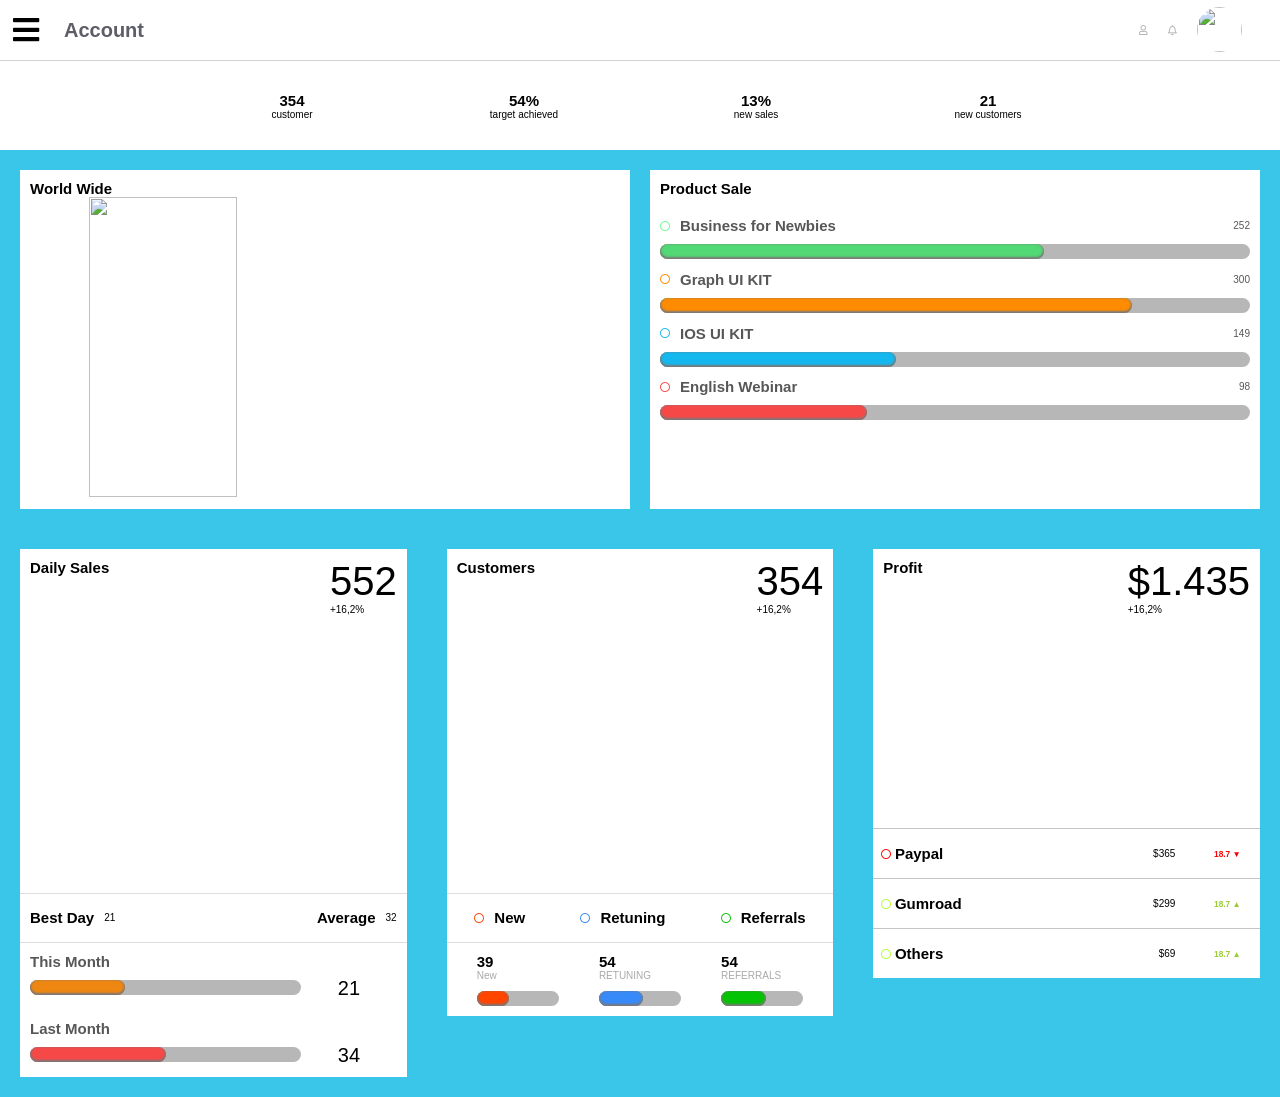
==== commit b62b6e6b: "first commit" ====
--- a/index2.html
+++ b/index2.html
@@ -18,18 +18,18 @@
                     <i class="far fa-times"></i>
                     <div class="lista-top">
                     
-                        <a href="index.html"><li><i class="far fa-home-lg"></i>home</li></a>
-                        <a href="index2.html"><li class="ativo"><i class="far fa-tachometer-alt-fast"></i>Dashboarder</li></a>
-                        <a href="#"><li><i class="far fa-chart-line"></i>Graficos</li></a>
+                        <a href="index.html"><li><i class="far fa-home-lg"></i>Inicio</li></a>
+                        <a href="index2.html"><li class="ativo"><i class="far fa-tachometer-alt-fast"></i>Painel de Controle</li></a>
+                        <a href="index3.html"><li><i class="far fa-chart-line"></i>Graficos</li></a>
                         <a href="index4.html"><li><i class="far fa-rocket"></i>Foguete</li></a>
-                        <a href="index5.html"><li><i class="far fa-th"></i>Grid</li></a>
+                        <a href="index5.html"><li><i class="far fa-th"></i>Projetos</li></a>
                     </div>
                     <div class="lista-bottom">
-                        <a href="#"><li><i class="far fa-street-view"></i>Street</li></a>
-                        <a href="#"><li><i class="far fa-users"></i>Usuario</li></a>
-                        <a href="#"><li><i class="far fa-copy"></i>Copia</li></a>
-                        <a href="#"><li><i class="far fa-file-alt"></i>Arquivo</li></a>
-                        <a href="#"><li><i class="far fa-search"></i>Pesquisa</li></a>
+                        <a href="index6.html"><li><i class="far fa-street-view"></i>Street</li></a>
+                        <a href="index7.html"><li><i class="far fa-users"></i>Usuario</li></a>
+                        <a href="index8.html"><li><i class="far fa-copy"></i>Copia</li></a>
+                        <a href="index9.html"><li><i class="far fa-file-alt"></i>Arquivo</li></a>
+                        <a href="index10.html"><li><i class="far fa-search"></i>Pesquisa</li></a>
                         
                     </div>
                 </ul>
--- a/css/style.css
+++ b/css/style.css
@@ -216,6 +216,7 @@
 .linhas-2 p{
     margin-left: 20px;
 }
+
 /*RESPOSIVIDADE*/
 
 @media (max-width:1290px){
@@ -243,6 +244,64 @@
         margin-left: 70%;
     }
 }
+
+@media (max-width:1390px){
+    .fa-bars {
+        top: 15px;
+    }
+
+    .conteudo-geral {
+        font-size: 10px;
+    }
+
+    #pie-chart {
+        width: 200px !important;
+    }
+
+    #bar-chart {
+        width: 200px !important;
+    }
+
+    #bar-chart-horizontal {
+        width: 200px !important;
+    }
+
+    .boxes {
+        width: 30%;
+    }
+
+    .sub-box-box {
+        margin-left: auto;
+    }
+
+    .boxes-2 {
+        width: 22%;
+    }
+
+    .sub-conteudo-2 {
+        font-size: 9px;
+    }
+
+    .sub-box-2 {
+        display: flex;
+        align-items: center;
+        justify-content: space-evenly;
+    }
+
+    .sub-t2 {
+        margin-left: 20px;
+    }
+
+    .bloco-1 {
+        width: 100%;
+        height: auto !important;
+    }
+
+    .bloco-2 {
+        width: 100%;
+    }
+}
+
 @media (max-width:1130px){
     .sub-conteudo-1{
         flex-wrap: wrap;
@@ -258,3 +317,96 @@
         height: 600px;
     }
 }
+
+@media (max-width:720px){
+    .conteudo-geral {
+        font-size: 10px;
+    }
+
+    .menu i {
+        top: 17px;
+        font-size: 25px;
+    }
+
+    .sub-conteudo-1 {
+        flex-wrap: wrap-reverse;
+        display: block;
+        padding: 0px;
+    }
+
+    .sub-conteudo-2 {
+        flex-wrap: inherit;
+        display: block;
+        padding: 0px;
+    }
+
+    .sub-conteudo-3 {
+        display: block;
+        padding: 0px;
+    }
+
+    .boxes {
+        width: auto;
+    }
+
+    .boxes-2 {
+        width: auto;
+        margin: 10px 10px
+    }
+
+    .bloco-1 {
+        width: auto;
+        height: auto;
+    }
+
+    .bloco-2 {
+        width: auto;
+    }
+
+    .head-bloco {
+        margin: auto;
+        justify-content: space-around;
+        display: flex;
+        align-items: center;
+    }
+
+    .linhas {
+        padding: 5px 5px;
+    }
+
+    .linhas p {
+        width: 15%;
+    }
+
+    .linhas h2 {
+        width: 25%;
+        font-size: 12px;
+    }
+
+    .linhas button {
+        padding: 5px;
+    }
+
+    .linhas-2 button {
+        font-size: 10px;
+    }
+
+    .cabecalho {
+        justify-content: space-around;
+    }
+
+    #pie-chart {
+        width: 200px !important;
+        height: auto !important;
+    }
+
+    #bar-chart {
+        width: 200px !important;
+        height: auto !important;
+    }
+
+    #bar-chart-horizontal {
+        width: 200px !important;
+        height: auto !important;
+    }
+}
